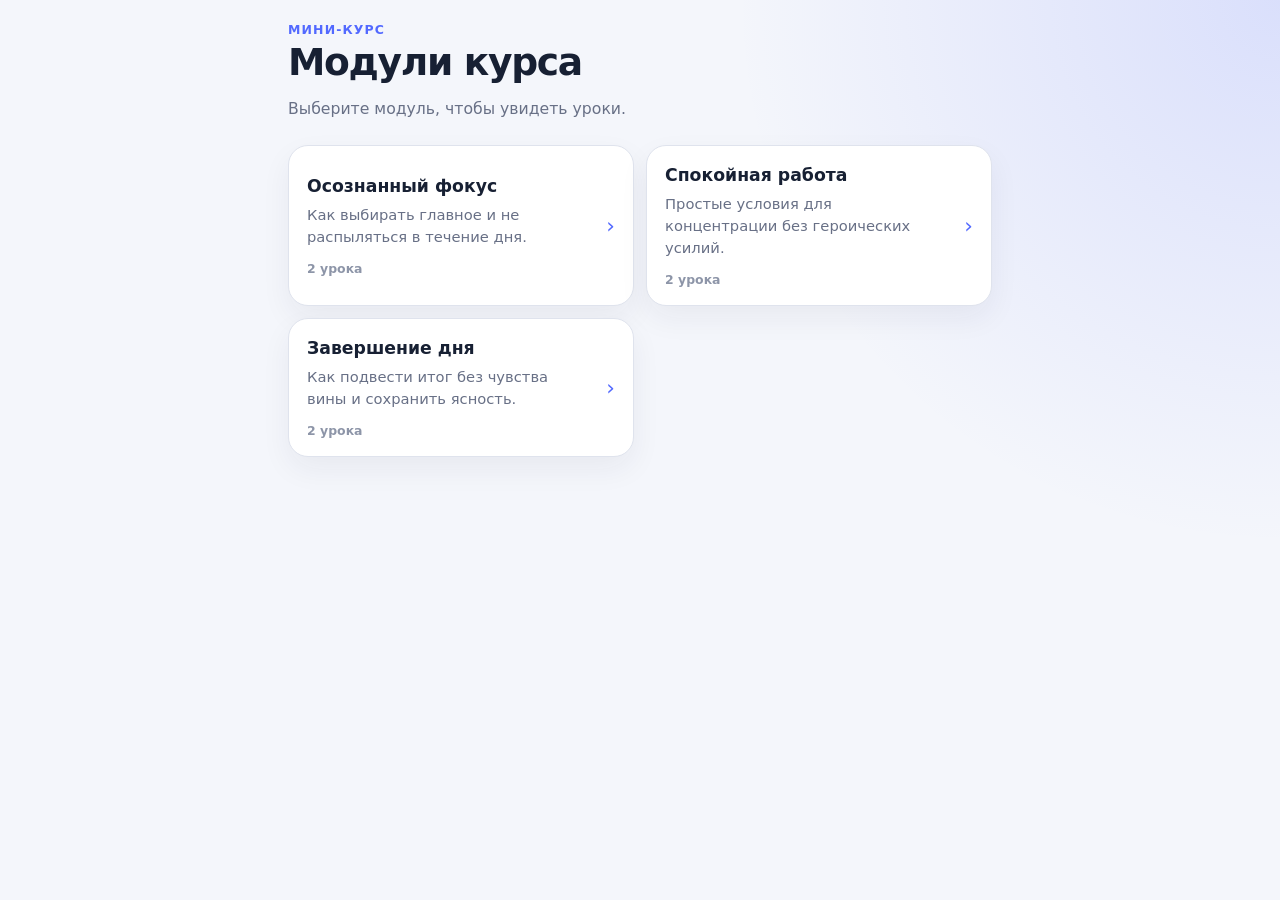
==== webapp/index.html @ cca8bf31 "Initial commit" ====
<!doctype html>
<html lang="ru">
  <head>
    <meta charset="UTF-8">
    <meta name="viewport" content="width=device-width, initial-scale=1.0, viewport-fit=cover">
    <meta name="theme-color" content="#f4f6fb">
    <title>Фокус — обучение</title>
    <link rel="stylesheet" href="style.css">
    <script src="https://telegram.org/js/telegram-web-app.js"></script>
    <script src="app.js" defer></script>
  </head>
  <body>
    <div class="app-shell">
      <header class="topbar">
        <button id="backButton" class="back-button" type="button" aria-label="Назад" hidden>
          <span aria-hidden="true">←</span>
        </button>
        <div>
          <p id="eyebrow" class="eyebrow">Мини-курс</p>
          <h1 id="pageTitle">Модули курса</h1>
        </div>
      </header>

      <p id="pageSubtitle" class="page-subtitle">
        Выберите модуль, чтобы увидеть уроки.
      </p>

      <main id="content" class="content" aria-live="polite"></main>

      <noscript>
        <p class="empty-state">Для просмотра уроков включите JavaScript.</p>
      </noscript>
    </div>
  </body>
</html>
---- webapp/style.css ----
:root {
  color-scheme: light dark;
  font-family: Inter, ui-sans-serif, system-ui, -apple-system, BlinkMacSystemFont, "Segoe UI", sans-serif;
  background: var(--tg-theme-secondary-bg-color, #f4f6fb);
  color: var(--tg-theme-text-color, #172033);
  font-synthesis: none;
}

* {
  box-sizing: border-box;
}

body {
  min-width: 280px;
  min-height: 100vh;
  margin: 0;
  background:
    radial-gradient(circle at top right, rgba(82, 105, 255, 0.16), transparent 34rem),
    var(--tg-theme-secondary-bg-color, #f4f6fb);
}

button {
  font: inherit;
}

.app-shell {
  width: min(100%, 760px);
  min-height: 100vh;
  margin: 0 auto;
  padding: calc(22px + env(safe-area-inset-top)) 18px calc(32px + env(safe-area-inset-bottom));
}

.topbar {
  display: flex;
  align-items: flex-start;
  gap: 12px;
}

.back-button {
  display: grid;
  flex: 0 0 42px;
  width: 42px;
  height: 42px;
  margin-top: 3px;
  padding: 0;
  place-items: center;
  border: 1px solid var(--tg-theme-section-separator-color, #d9deea);
  border-radius: 14px;
  background: var(--tg-theme-bg-color, #ffffff);
  color: var(--tg-theme-text-color, #172033);
  cursor: pointer;
}

.back-button[hidden] {
  display: none;
}

.back-button:active {
  transform: translateY(1px);
}

.eyebrow {
  margin: 0 0 5px;
  color: var(--tg-theme-accent-text-color, #5269ff);
  font-size: 0.78rem;
  font-weight: 750;
  letter-spacing: 0.09em;
  text-transform: uppercase;
}

h1 {
  margin: 0;
  font-size: clamp(1.7rem, 7vw, 2.35rem);
  line-height: 1.08;
  letter-spacing: -0.035em;
}

.page-subtitle {
  max-width: 600px;
  margin: 14px 0 24px;
  color: var(--tg-theme-subtitle-text-color, #687086);
  font-size: 0.98rem;
  line-height: 1.55;
}

.content {
  display: grid;
  gap: 12px;
}

.card {
  position: relative;
  width: 100%;
  padding: 18px 48px 18px 18px;
  overflow: hidden;
  border: 1px solid var(--tg-theme-section-separator-color, #dfe3ed);
  border-radius: 20px;
  background: var(--tg-theme-bg-color, #ffffff);
  color: var(--tg-theme-text-color, #172033);
  text-align: left;
  box-shadow: 0 12px 30px rgba(29, 42, 75, 0.06);
  cursor: pointer;
  transition: transform 150ms ease, border-color 150ms ease, box-shadow 150ms ease;
}

.card:hover,
.card:focus-visible {
  border-color: var(--tg-theme-button-color, #5269ff);
  box-shadow: 0 14px 34px rgba(29, 42, 75, 0.1);
  outline: none;
  transform: translateY(-2px);
}

.card-title {
  display: block;
  margin-bottom: 7px;
  font-size: 1.08rem;
  font-weight: 760;
  line-height: 1.3;
}

.card-description {
  display: block;
  color: var(--tg-theme-subtitle-text-color, #687086);
  font-size: 0.92rem;
  line-height: 1.48;
}

.card-meta {
  display: block;
  margin-top: 13px;
  color: var(--tg-theme-hint-color, #8d95a8);
  font-size: 0.78rem;
  font-weight: 650;
}

.card-arrow {
  position: absolute;
  top: 50%;
  right: 18px;
  color: var(--tg-theme-accent-text-color, #5269ff);
  font-size: 1.35rem;
  transform: translateY(-50%);
}

.lesson {
  padding: 22px;
  border: 1px solid var(--tg-theme-section-separator-color, #dfe3ed);
  border-radius: 22px;
  background: var(--tg-theme-bg-color, #ffffff);
  box-shadow: 0 12px 30px rgba(29, 42, 75, 0.06);
}

.lesson p {
  margin: 0 0 16px;
  font-size: 1rem;
  line-height: 1.7;
}

.lesson p:last-child {
  margin-bottom: 0;
}

.empty-state {
  padding: 20px;
  border-radius: 18px;
  background: var(--tg-theme-bg-color, #ffffff);
  color: var(--tg-theme-subtitle-text-color, #687086);
  line-height: 1.5;
}

@media (min-width: 620px) {
  .app-shell {
    padding-right: 28px;
    padding-left: 28px;
  }

  .content.cards-grid {
    grid-template-columns: repeat(2, minmax(0, 1fr));
  }
}

@media (prefers-reduced-motion: reduce) {
  .card {
    transition: none;
  }
}
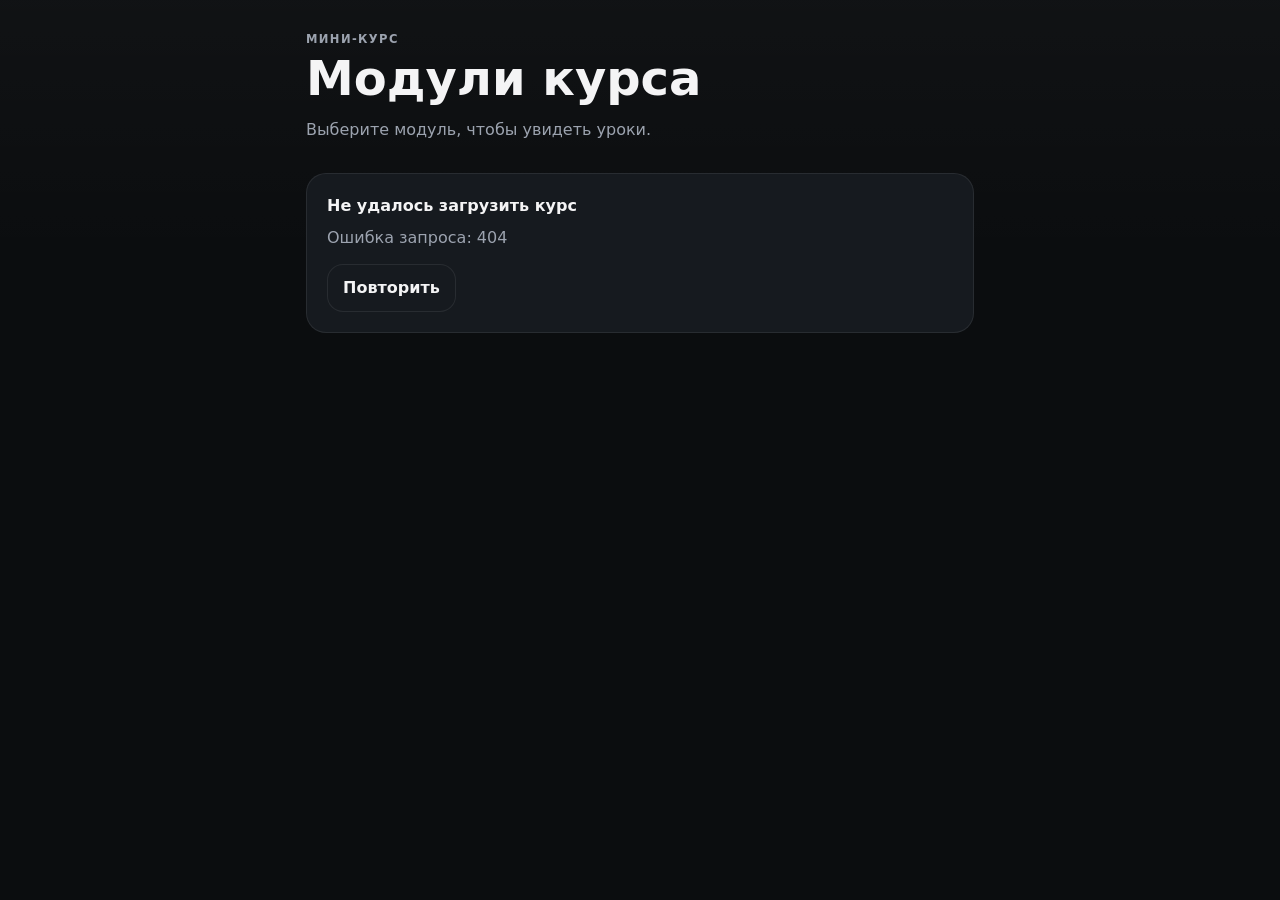
==== commit 91b1044a: "Redesign Mini App dark minimalist UI" ====
--- a/webapp/index.html
+++ b/webapp/index.html
@@ -3,13 +3,13 @@
   <head>
     <meta charset="UTF-8">
     <meta name="viewport" content="width=device-width, initial-scale=1.0, viewport-fit=cover">
-    <meta name="theme-color" content="#f4f6fb">
+    <meta name="theme-color" content="#0b0d0f">
     <title>Фокус — обучение</title>
     <link rel="stylesheet" href="style.css">
     <script src="https://telegram.org/js/telegram-web-app.js"></script>
     <script src="app.js" defer></script>
   </head>
-  <body>
+  <body class="mini-app">
     <div class="app-shell">
       <header class="topbar">
         <button id="backButton" class="back-button" type="button" aria-label="Назад" hidden>
--- a/webapp/style.css
+++ b/webapp/style.css
@@ -21,6 +21,24 @@
 
 button {
   font: inherit;
+}
+
+input,
+select,
+textarea {
+  width: 100%;
+  margin-top: 7px;
+  padding: 12px 13px;
+  border: 1px solid var(--tg-theme-section-separator-color, #dfe3ed);
+  border-radius: 13px;
+  background: var(--tg-theme-bg-color, #ffffff);
+  color: var(--tg-theme-text-color, #172033);
+  font: inherit;
+}
+
+textarea {
+  min-height: 150px;
+  resize: vertical;
 }
 
 .app-shell {
@@ -86,6 +104,106 @@
 .content {
   display: grid;
   gap: 12px;
+}
+
+.course-steps {
+  gap: 10px;
+}
+
+.course-step {
+  overflow: hidden;
+  border: 1px solid var(--tg-theme-section-separator-color, #dfe3ed);
+  border-radius: 18px;
+  background: var(--tg-theme-bg-color, #ffffff);
+  box-shadow: 0 10px 26px rgba(29, 42, 75, 0.055);
+}
+
+.course-step-toggle {
+  display: flex;
+  width: 100%;
+  min-height: 76px;
+  align-items: center;
+  justify-content: space-between;
+  gap: 16px;
+  padding: 16px 18px;
+  border: 0;
+  background: transparent;
+  color: var(--tg-theme-text-color, #172033);
+  text-align: left;
+  cursor: pointer;
+}
+
+.course-step-title-group {
+  display: grid;
+  gap: 5px;
+  min-width: 0;
+}
+
+.course-step-label {
+  color: var(--tg-theme-accent-text-color, #5269ff);
+  font-size: 0.74rem;
+  font-weight: 760;
+  letter-spacing: 0.08em;
+  text-transform: uppercase;
+}
+
+.course-step-title {
+  overflow-wrap: anywhere;
+  font-size: 1.08rem;
+  font-weight: 760;
+  line-height: 1.25;
+}
+
+.course-step-arrow {
+  display: grid;
+  flex: 0 0 34px;
+  width: 34px;
+  height: 34px;
+  place-items: center;
+  border-radius: 50%;
+  background: rgba(82, 105, 255, 0.1);
+  color: var(--tg-theme-accent-text-color, #5269ff);
+  font-weight: 800;
+}
+
+.step-lessons {
+  display: grid;
+  gap: 8px;
+  padding: 0 14px 14px;
+}
+
+.step-lesson {
+  display: grid;
+  grid-template-columns: 42px minmax(0, 1fr);
+  gap: 10px;
+  align-items: center;
+  width: 100%;
+  min-height: 48px;
+  padding: 11px 12px;
+  border: 1px solid var(--tg-theme-section-separator-color, #dfe3ed);
+  border-radius: 13px;
+  background: var(--tg-theme-secondary-bg-color, #f4f6fb);
+  color: var(--tg-theme-text-color, #172033);
+  text-align: left;
+  cursor: pointer;
+}
+
+.step-lesson-number {
+  color: var(--tg-theme-hint-color, #8d95a8);
+  font-size: 0.76rem;
+  font-weight: 760;
+}
+
+.step-lesson-title {
+  overflow-wrap: anywhere;
+  font-weight: 700;
+  line-height: 1.35;
+}
+
+.step-empty {
+  margin: 0;
+  padding: 12px;
+  color: var(--tg-theme-subtitle-text-color, #687086);
 }
 
 .card {
@@ -161,6 +279,46 @@
   margin-bottom: 0;
 }
 
+.lesson-block {
+  margin: 0 0 18px;
+}
+
+.lesson-block:last-child {
+  margin-bottom: 0;
+}
+
+.lesson-image {
+  display: block;
+  width: 100%;
+  max-width: 100%;
+  height: auto;
+  margin: 18px 0;
+  border-radius: 16px;
+}
+
+.lesson-video-frame {
+  position: relative;
+  width: 100%;
+  margin: 18px 0;
+  overflow: hidden;
+  border-radius: 16px;
+  background: #111827;
+  aspect-ratio: 16 / 9;
+}
+
+.lesson-video-frame iframe {
+  position: absolute;
+  inset: 0;
+  width: 100%;
+  height: 100%;
+  border: 0;
+}
+
+.lesson-video-link {
+  width: 100%;
+  margin: 18px 0;
+}
+
 .empty-state {
   padding: 20px;
   border-radius: 18px;
@@ -169,6 +327,180 @@
   line-height: 1.5;
 }
 
+.empty-state strong {
+  display: block;
+  margin-bottom: 8px;
+  color: var(--tg-theme-text-color, #172033);
+}
+
+.empty-state p {
+  margin: 0 0 14px;
+}
+
+.primary-button,
+.secondary-button,
+.danger-button,
+.secondary-link {
+  display: inline-flex;
+  align-items: center;
+  justify-content: center;
+  min-height: 42px;
+  padding: 11px 15px;
+  border: 0;
+  border-radius: 13px;
+  font-weight: 720;
+  text-decoration: none;
+  cursor: pointer;
+}
+
+.primary-button {
+  background: var(--tg-theme-button-color, #5269ff);
+  color: var(--tg-theme-button-text-color, #ffffff);
+}
+
+.secondary-button,
+.secondary-link {
+  border: 1px solid var(--tg-theme-section-separator-color, #dfe3ed);
+  background: var(--tg-theme-bg-color, #ffffff);
+  color: var(--tg-theme-text-color, #172033);
+}
+
+.danger-button {
+  background: #fee2e2;
+  color: #991b1b;
+}
+
+.lesson-navigation {
+  display: flex;
+  flex-wrap: wrap;
+  gap: 10px;
+  justify-content: space-between;
+}
+
+.admin-shell {
+  width: min(100%, 980px);
+}
+
+.admin-header,
+.panel-title-row,
+.actions-row {
+  display: flex;
+  gap: 12px;
+  align-items: center;
+  justify-content: space-between;
+}
+
+.admin-header {
+  margin-bottom: 22px;
+}
+
+.panel,
+.admin-card,
+.lesson-editor {
+  padding: 20px;
+  border: 1px solid var(--tg-theme-section-separator-color, #dfe3ed);
+  border-radius: 20px;
+  background: var(--tg-theme-bg-color, #ffffff);
+  box-shadow: 0 12px 30px rgba(29, 42, 75, 0.06);
+}
+
+.panel h2,
+.admin-card h3,
+.lesson-editor h4 {
+  margin: 0 0 16px;
+}
+
+.admin-grid {
+  display: grid;
+  gap: 14px;
+}
+
+.stack-form,
+.course-editor,
+.admin-card,
+.lesson-editor {
+  display: grid;
+  gap: 13px;
+}
+
+.block-add-form,
+.block-editor {
+  display: grid;
+  gap: 11px;
+  padding: 14px;
+  border: 1px solid var(--tg-theme-section-separator-color, #dfe3ed);
+  border-radius: 16px;
+  background: var(--tg-theme-secondary-bg-color, #f4f6fb);
+}
+
+.block-add-form {
+  border-style: dashed;
+}
+
+.block-editor-header,
+.mini-actions {
+  display: flex;
+  gap: 8px;
+  align-items: center;
+  justify-content: space-between;
+}
+
+.block-editor h5,
+.lesson-editor h5 {
+  margin: 0;
+}
+
+.icon-button {
+  display: grid;
+  width: 36px;
+  height: 36px;
+  place-items: center;
+  border: 1px solid var(--tg-theme-section-separator-color, #dfe3ed);
+  border-radius: 11px;
+  background: var(--tg-theme-bg-color, #ffffff);
+  color: var(--tg-theme-text-color, #172033);
+  cursor: pointer;
+}
+
+.icon-button:disabled {
+  cursor: not-allowed;
+  opacity: 0.45;
+}
+
+.legacy-block {
+  max-height: 180px;
+  margin: 0;
+  overflow: auto;
+  white-space: pre-wrap;
+  color: var(--tg-theme-subtitle-text-color, #687086);
+  line-height: 1.55;
+}
+
+.wide-panel {
+  grid-column: 1 / -1;
+}
+
+.status {
+  min-height: 1.5em;
+  margin: 0;
+  color: #15803d;
+}
+
+.status.error {
+  color: #b91c1c;
+}
+
+.muted {
+  margin: 0;
+  color: var(--tg-theme-subtitle-text-color, #687086);
+}
+
+code {
+  padding: 2px 5px;
+  border-radius: 6px;
+  background: rgba(82, 105, 255, 0.1);
+}
+
 @media (min-width: 620px) {
   .app-shell {
     padding-right: 28px;
@@ -178,6 +510,20 @@
   .content.cards-grid {
     grid-template-columns: repeat(2, minmax(0, 1fr));
   }
+
+  .admin-grid {
+    grid-template-columns: repeat(2, minmax(0, 1fr));
+  }
+}
+
+@media (max-width: 619px) {
+  .admin-header,
+  .panel-title-row,
+  .actions-row,
+  .lesson-navigation {
+    align-items: stretch;
+    flex-direction: column;
+  }
 }
 
 @media (prefers-reduced-motion: reduce) {
@@ -185,3 +531,310 @@
     transition: none;
   }
 }
+
+body.mini-app {
+  --bg: #0b0d0f;
+  --bg-soft: #111418;
+  --surface: #161a1f;
+  --surface-2: #1d2229;
+  --border: rgba(255, 255, 255, 0.08);
+  --border-soft: rgba(255, 255, 255, 0.06);
+  --text: #f4f4f5;
+  --muted: #9ca3af;
+  --muted-2: #6b7280;
+  --accent: #ffffff;
+  --accent-soft: rgba(255, 255, 255, 0.08);
+  --shadow: rgba(0, 0, 0, 0.28);
+  min-width: 280px;
+  min-height: 100vh;
+  background:
+    linear-gradient(180deg, rgba(255, 255, 255, 0.025), transparent 260px),
+    var(--bg);
+  color: var(--text);
+}
+
+body.mini-app .app-shell {
+  width: min(100%, 720px);
+  padding: calc(28px + env(safe-area-inset-top)) 18px calc(34px + env(safe-area-inset-bottom));
+}
+
+body.mini-app .topbar {
+  align-items: flex-start;
+  gap: 14px;
+  padding-top: 4px;
+}
+
+body.mini-app .back-button {
+  width: 42px;
+  height: 42px;
+  border: 1px solid var(--border);
+  border-radius: 14px;
+  background: var(--surface);
+  color: var(--text);
+  transition: transform 160ms ease, background-color 160ms ease, border-color 160ms ease;
+}
+
+body.mini-app .back-button:hover,
+body.mini-app .back-button:focus-visible {
+  border-color: rgba(255, 255, 255, 0.16);
+  background: var(--surface-2);
+  outline: none;
+}
+
+body.mini-app .back-button:active {
+  transform: translateY(1px) scale(0.98);
+}
+
+body.mini-app .eyebrow {
+  margin-bottom: 8px;
+  color: var(--muted);
+  font-size: 0.72rem;
+  font-weight: 700;
+  letter-spacing: 0.12em;
+}
+
+body.mini-app h1 {
+  color: var(--text);
+  font-size: clamp(2rem, 9vw, 3rem);
+  line-height: 1.03;
+  letter-spacing: 0;
+}
+
+body.mini-app .page-subtitle {
+  max-width: 560px;
+  margin: 15px 0 30px;
+  color: var(--muted);
+  font-size: 1rem;
+  line-height: 1.55;
+}
+
+body.mini-app .content {
+  gap: 14px;
+}
+
+body.mini-app .course-steps {
+  gap: 12px;
+}
+
+body.mini-app .course-step {
+  border: 1px solid var(--border);
+  border-radius: 20px;
+  background: var(--surface);
+  box-shadow: 0 18px 50px var(--shadow);
+}
+
+body.mini-app .course-step-toggle {
+  min-height: 76px;
+  padding: 17px 18px;
+  color: var(--text);
+  transition: background-color 160ms ease;
+}
+
+body.mini-app .course-step-toggle:hover,
+body.mini-app .course-step-toggle:focus-visible {
+  background: rgba(255, 255, 255, 0.025);
+  outline: none;
+}
+
+body.mini-app .course-step-toggle:active {
+  background: rgba(255, 255, 255, 0.045);
+}
+
+body.mini-app .course-step-label {
+  color: var(--muted-2);
+  font-size: 0.7rem;
+  font-weight: 700;
+  letter-spacing: 0.12em;
+}
+
+body.mini-app .course-step-title {
+  color: var(--text);
+  font-size: 1.06rem;
+  font-weight: 720;
+  line-height: 1.3;
+}
+
+body.mini-app .course-step-arrow {
+  width: 34px;
+  height: 34px;
+  border: 1px solid var(--border);
+  border-radius: 50%;
+  background: transparent;
+  color: var(--text);
+  font-size: 0.95rem;
+  transition: background-color 160ms ease, border-color 160ms ease, transform 160ms ease;
+}
+
+body.mini-app .course-step-toggle:hover .course-step-arrow,
+body.mini-app .course-step-toggle:focus-visible .course-step-arrow {
+  border-color: rgba(255, 255, 255, 0.18);
+  background: var(--accent-soft);
+}
+
+body.mini-app .step-lessons {
+  gap: 8px;
+  padding: 0 14px 16px;
+}
+
+body.mini-app .step-lessons:not([hidden]) {
+  border-top: 1px solid var(--border);
+  padding-top: 14px;
+}
+
+body.mini-app .step-lesson {
+  grid-template-columns: 44px minmax(0, 1fr);
+  min-height: 48px;
+  padding: 11px 12px;
+  border: 1px solid var(--border-soft);
+  border-radius: 14px;
+  background: var(--surface-2);
+  color: var(--text);
+  transition: transform 160ms ease, background-color 160ms ease, border-color 160ms ease;
+}
+
+body.mini-app .step-lesson:hover,
+body.mini-app .step-lesson:focus-visible {
+  border-color: rgba(255, 255, 255, 0.14);
+  background: #222832;
+  outline: none;
+  transform: translateY(-1px);
+}
+
+body.mini-app .step-lesson:active {
+  transform: translateY(0);
+}
+
+body.mini-app .step-lesson-number {
+  color: var(--muted-2);
+  font-size: 0.72rem;
+  font-weight: 750;
+}
+
+body.mini-app .step-lesson-title {
+  color: var(--text);
+  font-weight: 650;
+}
+
+body.mini-app .step-empty,
+body.mini-app .muted {
+  color: var(--muted);
+}
+
+body.mini-app .lesson {
+  padding: 22px;
+  border: 1px solid var(--border);
+  border-radius: 22px;
+  background: var(--surface);
+  box-shadow: 0 18px 50px var(--shadow);
+}
+
+body.mini-app .lesson p {
+  color: var(--text);
+  font-size: 1.02rem;
+  line-height: 1.7;
+}
+
+body.mini-app .lesson-block {
+  margin-bottom: 20px;
+}
+
+body.mini-app .lesson-image {
+  width: 100%;
+  max-width: 100%;
+  height: auto;
+  margin: 22px 0;
+  border: 1px solid var(--border);
+  border-radius: 18px;
+}
+
+body.mini-app .lesson-video-frame {
+  margin: 22px 0;
+  border: 1px solid var(--border);
+  border-radius: 18px;
+  background: #050607;
+}
+
+body.mini-app .lesson-video-link {
+  margin: 22px 0;
+}
+
+body.mini-app .lesson-navigation {
+  gap: 10px;
+  margin-top: 4px;
+}
+
+body.mini-app .primary-button,
+body.mini-app .secondary-button {
+  min-height: 46px;
+  border-radius: 16px;
+  font-weight: 760;
+  transition: transform 160ms ease, background-color 160ms ease, border-color 160ms ease;
+}
+
+body.mini-app .primary-button {
+  background: var(--text);
+  color: var(--bg);
+}
+
+body.mini-app .secondary-button {
+  border: 1px solid var(--border);
+  background: var(--surface);
+  color: var(--text);
+}
+
+body.mini-app .primary-button:hover,
+body.mini-app .secondary-button:hover,
+body.mini-app .primary-button:focus-visible,
+body.mini-app .secondary-button:focus-visible {
+  outline: none;
+  transform: translateY(-1px);
+}
+
+body.mini-app .primary-button:active,
+body.mini-app .secondary-button:active {
+  transform: translateY(0);
+}
+
+body.mini-app .empty-state {
+  border: 1px solid var(--border);
+  border-radius: 20px;
+  background: var(--surface);
+  color: var(--muted);
+}
+
+body.mini-app .empty-state strong {
+  color: var(--text);
+}
+
+body.mini-app .empty-state p {
+  color: var(--muted);
+}
+
+@media (min-width: 620px) {
+  body.mini-app .app-shell {
+    padding-right: 26px;
+    padding-left: 26px;
+  }
+
+  body.mini-app .lesson {
+    padding: 28px;
+  }
+}
+
+@media (max-width: 619px) {
+  body.mini-app .lesson-navigation {
+    align-items: stretch;
+    flex-direction: column;
+  }
+}
+
+@media (prefers-reduced-motion: reduce) {
+  body.mini-app .course-step-toggle,
+  body.mini-app .course-step-arrow,
+  body.mini-app .step-lesson,
+  body.mini-app .primary-button,
+  body.mini-app .secondary-button,
+  body.mini-app .back-button {
+    transition: none;
+  }
+}
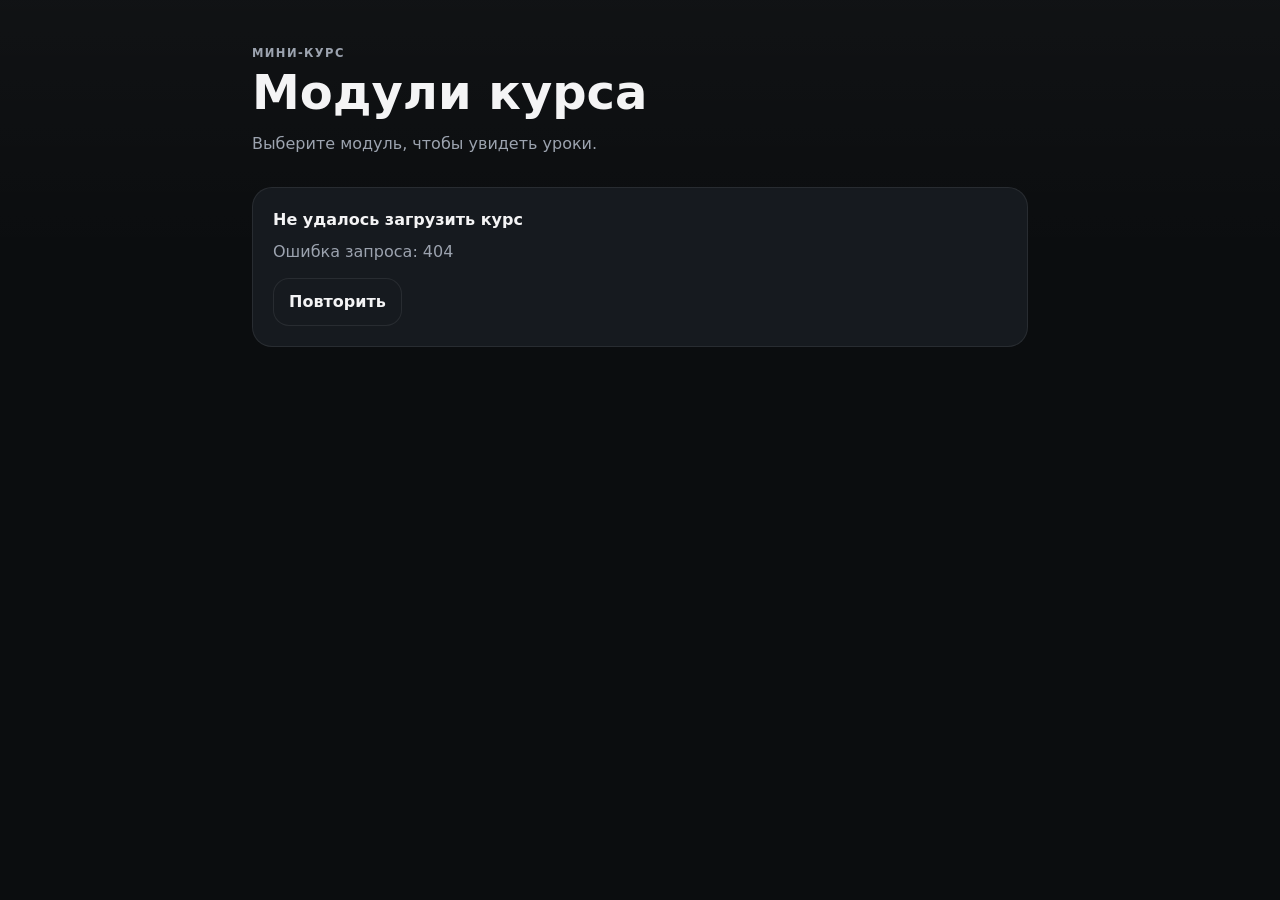
==== commit ff267a70: "Improve Telegram WebApp viewport and dark shell" ====
--- a/webapp/index.html
+++ b/webapp/index.html
@@ -1,9 +1,10 @@
 <!doctype html>
-<html lang="ru">
+<html lang="ru" class="mini-app-page">
   <head>
     <meta charset="UTF-8">
     <meta name="viewport" content="width=device-width, initial-scale=1.0, viewport-fit=cover">
     <meta name="theme-color" content="#0b0d0f">
+    <meta name="color-scheme" content="dark">
     <title>Фокус — обучение</title>
     <link rel="stylesheet" href="style.css">
     <script src="https://telegram.org/js/telegram-web-app.js"></script>
--- a/webapp/style.css
+++ b/webapp/style.css
@@ -4,6 +4,15 @@
   background: var(--tg-theme-secondary-bg-color, #f4f6fb);
   color: var(--tg-theme-text-color, #172033);
   font-synthesis: none;
+}
+
+html.mini-app-page {
+  width: 100%;
+  min-width: 100%;
+  min-height: 100%;
+  overflow-x: hidden;
+  background: #0b0d0f;
+  color-scheme: dark;
 }
 
 * {
@@ -547,6 +556,9 @@
   --shadow: rgba(0, 0, 0, 0.28);
   min-width: 280px;
   min-height: 100vh;
+  min-height: 100dvh;
+  width: 100%;
+  overflow-x: hidden;
   background:
     linear-gradient(180deg, rgba(255, 255, 255, 0.025), transparent 260px),
     var(--bg);
@@ -554,8 +566,10 @@
 }
 
 body.mini-app .app-shell {
-  width: min(100%, 720px);
-  padding: calc(28px + env(safe-area-inset-top)) 18px calc(34px + env(safe-area-inset-bottom));
+  width: min(100%, 860px);
+  min-height: 100vh;
+  min-height: 100dvh;
+  padding: calc(28px + env(safe-area-inset-top)) clamp(18px, 4vw, 34px) calc(34px + env(safe-area-inset-bottom));
 }
 
 body.mini-app .topbar {
@@ -812,12 +826,19 @@
 
 @media (min-width: 620px) {
   body.mini-app .app-shell {
-    padding-right: 26px;
-    padding-left: 26px;
+    padding-right: clamp(26px, 4vw, 42px);
+    padding-left: clamp(26px, 4vw, 42px);
   }
 
   body.mini-app .lesson {
     padding: 28px;
+  }
+}
+
+@media (min-width: 960px) {
+  body.mini-app .app-shell {
+    padding-top: calc(42px + env(safe-area-inset-top));
+    padding-bottom: calc(54px + env(safe-area-inset-bottom));
   }
 }
 
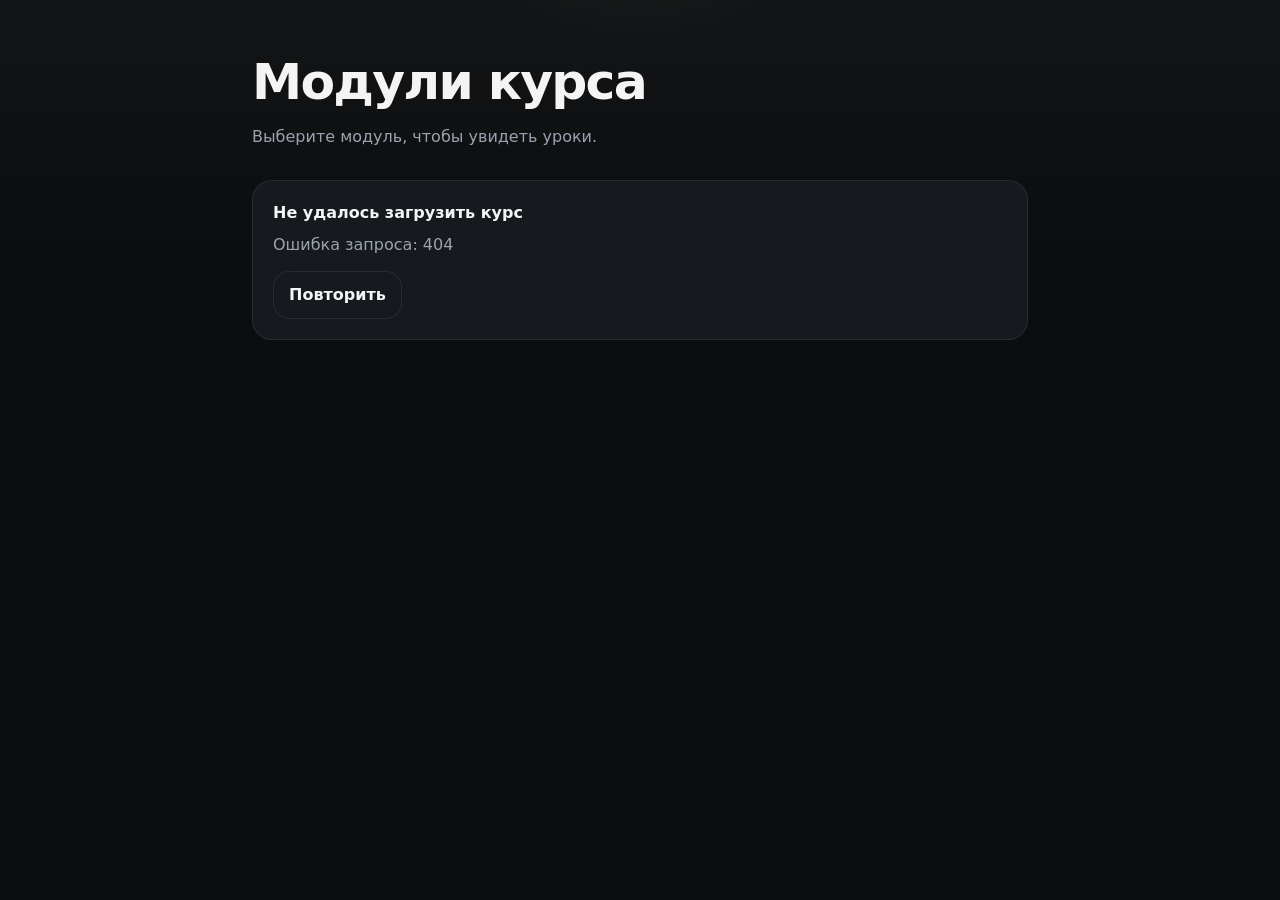
==== commit 08ad9266: "fix reading screen and text selection" ====
--- a/webapp/index.html
+++ b/webapp/index.html
@@ -17,7 +17,7 @@
           <span aria-hidden="true">←</span>
         </button>
         <div>
-          <p id="eyebrow" class="eyebrow">Мини-курс</p>
+          <p id="eyebrow" class="eyebrow"></p>
           <h1 id="pageTitle">Модули курса</h1>
         </div>
       </header>
--- a/webapp/style.css
+++ b/webapp/style.css
@@ -271,17 +271,24 @@
 }
 
 .lesson {
-  padding: 22px;
-  border: 1px solid var(--tg-theme-section-separator-color, #dfe3ed);
-  border-radius: 22px;
-  background: var(--tg-theme-bg-color, #ffffff);
-  box-shadow: 0 12px 30px rgba(29, 42, 75, 0.06);
+  width: min(100%, 720px);
+  margin: 0 auto;
+  padding: clamp(24px, 5vw, 44px);
+  border: 1px solid rgba(255, 255, 255, 0.08);
+  border-radius: 24px;
+  background: #161a1f;
+  box-shadow: 0 18px 42px rgba(0, 0, 0, 0.16);
 }
 
 .lesson p {
-  margin: 0 0 16px;
-  font-size: 1rem;
-  line-height: 1.7;
+  max-width: 66ch;
+  margin: 0 auto 24px;
+  color: var(--text);
+  font-size: clamp(1.02rem, 1.8vw, 1.16rem);
+  font-weight: 400;
+  line-height: 1.76;
+  letter-spacing: -0.008em;
+  text-align: left;
 }
 
 .lesson p:last-child {
@@ -289,7 +296,12 @@
 }
 
 .lesson-block {
-  margin: 0 0 18px;
+  margin: 0 0 26px;
+}
+
+.lesson-text-content {
+  white-space: pre-wrap;
+  overflow-wrap: break-word;
 }
 
 .lesson-block:last-child {
@@ -303,6 +315,10 @@
   height: auto;
   margin: 18px 0;
   border-radius: 16px;
+  -webkit-touch-callout: none;
+  -webkit-user-drag: none;
+  -webkit-user-select: none;
+  user-select: none;
 }
 
 .lesson-video-frame {
@@ -508,6 +524,87 @@
   padding: 2px 5px;
   border-radius: 6px;
   background: rgba(82, 105, 255, 0.1);
+}
+
+body:not(.mini-app) {
+  background:
+    radial-gradient(circle at 50% -20%, rgba(255, 255, 255, 0.05), transparent 260px),
+    #0b0d0f;
+  color: #f4f4f5;
+}
+
+body:not(.mini-app) .admin-shell {
+  width: min(100%, 1040px);
+}
+
+body:not(.mini-app) .panel,
+body:not(.mini-app) .admin-card,
+body:not(.mini-app) .lesson-editor {
+  border-color: rgba(255, 255, 255, 0.08);
+  border-radius: 22px;
+  background: rgba(255, 255, 255, 0.035);
+  box-shadow: 0 18px 60px rgba(0, 0, 0, 0.28);
+}
+
+body:not(.mini-app) input,
+body:not(.mini-app) select,
+body:not(.mini-app) textarea {
+  border-color: rgba(255, 255, 255, 0.1);
+  border-radius: 16px;
+  background: #101318;
+  color: #f4f4f5;
+}
+
+body:not(.mini-app) input::placeholder,
+body:not(.mini-app) textarea::placeholder {
+  color: #6b7280;
+}
+
+body:not(.mini-app) .primary-button {
+  background: #f4f4f5;
+  color: #0b0d0f;
+}
+
+body:not(.mini-app) .secondary-button,
+body:not(.mini-app) .secondary-link,
+body:not(.mini-app) .icon-button {
+  border-color: rgba(255, 255, 255, 0.1);
+  background: #161a1f;
+  color: #f4f4f5;
+}
+
+body:not(.mini-app) .danger-button {
+  background: rgba(248, 113, 113, 0.16);
+  color: #fecaca;
+}
+
+body:not(.mini-app) .block-add-form,
+body:not(.mini-app) .block-editor {
+  border-color: rgba(255, 255, 255, 0.08);
+  background: rgba(255, 255, 255, 0.035);
+}
+
+body:not(.mini-app) .page-subtitle,
+body:not(.mini-app) .muted,
+body:not(.mini-app) .legacy-block {
+  color: #9ca3af;
+}
+
+body:not(.mini-app) .eyebrow {
+  color: #6b7280;
+}
+
+body:not(.mini-app) code {
+  background: rgba(255, 255, 255, 0.08);
+  color: #f4f4f5;
+}
+
+body:not(.mini-app) .status {
+  color: #a7f3d0;
+}
+
+body:not(.mini-app) .status.error {
+  color: #fca5a5;
 }
 
 @media (min-width: 620px) {
@@ -560,7 +657,8 @@
   width: 100%;
   overflow-x: hidden;
   background:
-    linear-gradient(180deg, rgba(255, 255, 255, 0.025), transparent 260px),
+    radial-gradient(circle at 50% -20%, rgba(154, 166, 142, 0.16), transparent 220px),
+    linear-gradient(180deg, rgba(255, 255, 255, 0.03), transparent 260px),
     var(--bg);
   color: var(--text);
 }
@@ -575,7 +673,7 @@
 body.mini-app .topbar {
   align-items: flex-start;
   gap: 14px;
-  padding-top: 4px;
+  padding: 6px 0 2px;
 }
 
 body.mini-app .back-button {
@@ -609,9 +707,9 @@
 
 body.mini-app h1 {
   color: var(--text);
-  font-size: clamp(2rem, 9vw, 3rem);
+  font-size: clamp(2rem, 9vw, 3.15rem);
   line-height: 1.03;
-  letter-spacing: 0;
+  letter-spacing: -0.035em;
 }
 
 body.mini-app .page-subtitle {
@@ -627,19 +725,71 @@
 }
 
 body.mini-app .course-steps {
-  gap: 12px;
+  gap: 0;
+  padding: 4px 0 28px;
+  border-radius: 30px;
+  background: #252932;
+}
+
+body.mini-app .course-menu-intro {
+  display: grid;
+  grid-template-columns: auto minmax(0, 1fr);
+  gap: 24px;
+  align-items: start;
+  padding: 26px 26px 38px;
+}
+
+body.mini-app .course-menu-close {
+  width: 34px;
+  height: 34px;
+  padding: 0;
+  border: 0;
+  border-radius: 12px;
+  background: transparent;
+  color: var(--text);
+  font-size: 2rem;
+  line-height: 1;
+  cursor: pointer;
+}
+
+body.mini-app .course-menu-title {
+  display: grid;
+  gap: 30px;
+  min-width: 0;
+}
+
+body.mini-app .course-menu-title::before {
+  content: "Меню курса";
+  color: var(--text);
+  font-size: clamp(1.45rem, 6vw, 2rem);
+  font-weight: 560;
+  letter-spacing: -0.035em;
+}
+
+body.mini-app .course-menu-title span {
+  color: var(--muted);
+  font-size: 1rem;
+  font-weight: 650;
+}
+
+body.mini-app .course-menu-title strong {
+  margin-top: -22px;
+  color: var(--text);
+  font-size: clamp(1.5rem, 6vw, 2.25rem);
+  font-weight: 780;
+  letter-spacing: -0.04em;
 }
 
 body.mini-app .course-step {
-  border: 1px solid var(--border);
-  border-radius: 20px;
-  background: var(--surface);
-  box-shadow: 0 18px 50px var(--shadow);
+  border: 0;
+  border-radius: 0;
+  background: transparent;
+  box-shadow: none;
 }
 
 body.mini-app .course-step-toggle {
-  min-height: 76px;
-  padding: 17px 18px;
+  min-height: 112px;
+  padding: 20px 26px;
   color: var(--text);
   transition: background-color 160ms ease;
 }
@@ -656,26 +806,28 @@
 
 body.mini-app .course-step-label {
   color: var(--muted-2);
-  font-size: 0.7rem;
-  font-weight: 700;
-  letter-spacing: 0.12em;
+  font-size: clamp(1rem, 4vw, 1.18rem);
+  font-weight: 650;
+  letter-spacing: -0.02em;
+  text-transform: none;
 }
 
 body.mini-app .course-step-title {
   color: var(--text);
-  font-size: 1.06rem;
-  font-weight: 720;
-  line-height: 1.3;
+  font-size: clamp(1.32rem, 5.8vw, 2rem);
+  font-weight: 780;
+  line-height: 1.16;
+  letter-spacing: -0.035em;
 }
 
 body.mini-app .course-step-arrow {
-  width: 34px;
-  height: 34px;
-  border: 1px solid var(--border);
-  border-radius: 50%;
+  width: 42px;
+  height: 42px;
+  border: 0;
+  border-radius: 16px;
   background: transparent;
   color: var(--text);
-  font-size: 0.95rem;
+  font-size: 1.25rem;
   transition: background-color 160ms ease, border-color 160ms ease, transform 160ms ease;
 }
 
@@ -686,32 +838,32 @@
 }
 
 body.mini-app .step-lessons {
-  gap: 8px;
-  padding: 0 14px 16px;
+  gap: 0;
+  padding: 0 26px 18px;
 }
 
 body.mini-app .step-lessons:not([hidden]) {
-  border-top: 1px solid var(--border);
-  padding-top: 14px;
+  border-top: 0;
+  padding-top: 0;
 }
 
 body.mini-app .step-lesson {
-  grid-template-columns: 44px minmax(0, 1fr);
-  min-height: 48px;
-  padding: 11px 12px;
-  border: 1px solid var(--border-soft);
-  border-radius: 14px;
-  background: var(--surface-2);
-  color: var(--text);
-  transition: transform 160ms ease, background-color 160ms ease, border-color 160ms ease;
+  grid-template-columns: minmax(0, 1fr);
+  min-height: 58px;
+  padding: 10px 0;
+  border: 0;
+  border-radius: 0;
+  background: transparent;
+  color: var(--text);
+  transition: transform 160ms ease, color 160ms ease;
 }
 
 body.mini-app .step-lesson:hover,
 body.mini-app .step-lesson:focus-visible {
-  border-color: rgba(255, 255, 255, 0.14);
-  background: #222832;
+  color: #ffffff;
+  background: transparent;
   outline: none;
-  transform: translateY(-1px);
+  transform: translateX(4px);
 }
 
 body.mini-app .step-lesson:active {
@@ -719,14 +871,14 @@
 }
 
 body.mini-app .step-lesson-number {
-  color: var(--muted-2);
-  font-size: 0.72rem;
-  font-weight: 750;
+  display: none;
 }
 
 body.mini-app .step-lesson-title {
   color: var(--text);
-  font-weight: 650;
+  font-size: clamp(1.08rem, 4.5vw, 1.42rem);
+  font-weight: 540;
+  letter-spacing: -0.025em;
 }
 
 body.mini-app .step-empty,
@@ -735,21 +887,27 @@
 }
 
 body.mini-app .lesson {
-  padding: 22px;
-  border: 1px solid var(--border);
-  border-radius: 22px;
-  background: var(--surface);
-  box-shadow: 0 18px 50px var(--shadow);
+  width: min(100%, 720px);
+  padding: clamp(26px, 6vw, 52px) clamp(20px, 5vw, 46px);
+  border: 1px solid rgba(255, 255, 255, 0.08);
+  border-radius: 24px;
+  background: #1b1f25;
+  box-shadow: 0 18px 52px rgba(0, 0, 0, 0.22);
 }
 
 body.mini-app .lesson p {
   color: var(--text);
-  font-size: 1.02rem;
-  line-height: 1.7;
+  max-width: 64ch;
+  margin-right: auto;
+  margin-left: auto;
+  font-size: clamp(1.03rem, 2vw, 1.18rem);
+  line-height: 1.78;
+  letter-spacing: -0.01em;
+  text-align: left;
 }
 
 body.mini-app .lesson-block {
-  margin-bottom: 20px;
+  margin-bottom: 28px;
 }
 
 body.mini-app .lesson-image {
@@ -824,6 +982,180 @@
   color: var(--muted);
 }
 
+body.mini-app .landing-screen {
+  display: block;
+}
+
+body.mini-app .landing-shell {
+  width: min(100%, 640px);
+  margin: clamp(12px, 8vh, 72px) auto 0;
+}
+
+body.mini-app .landing-product-card {
+  overflow: hidden;
+  border: 1px solid rgba(255, 255, 255, 0.1);
+  border-radius: 24px;
+  background: #161a1f;
+  box-shadow: 0 20px 60px rgba(0, 0, 0, 0.2);
+}
+
+body.mini-app .landing-product-image {
+  width: 100%;
+  aspect-ratio: 16 / 9;
+  max-height: 300px;
+  overflow: hidden;
+  background: #090b0e;
+  border-bottom: 1px solid rgba(255, 255, 255, 0.08);
+}
+
+body.mini-app .landing-product-image img {
+  width: 100%;
+  height: 100%;
+  display: block;
+  object-fit: cover;
+  object-position: center;
+}
+
+body.mini-app .landing-product-body {
+  display: grid;
+  gap: 20px;
+  padding: clamp(30px, 8vw, 56px);
+}
+
+body.mini-app .landing-product-body h3 {
+  margin: 0;
+  color: var(--text);
+  font-size: clamp(2rem, 9vw, 3.2rem);
+  font-weight: 680;
+  line-height: 1.04;
+  letter-spacing: -0.05em;
+}
+
+body.mini-app .landing-product-body p {
+  margin: 0;
+  color: var(--muted);
+  font-size: clamp(1rem, 3.8vw, 1.15rem);
+  line-height: 1.58;
+}
+
+body.mini-app .landing-product-progress {
+  padding-top: 4px;
+  color: var(--muted) !important;
+  font-size: 0.95rem !important;
+  font-weight: 560;
+}
+
+body.mini-app .landing-product-meta {
+  display: grid;
+  gap: 0;
+  align-items: stretch;
+  padding-top: 8px;
+}
+
+body.mini-app .landing-continue-button {
+  width: 100%;
+  min-height: 60px;
+  padding: 0 22px;
+  border: 0;
+  border-radius: 18px;
+  background: var(--text);
+  color: var(--bg);
+  font-weight: 760;
+  letter-spacing: -0.015em;
+  cursor: pointer;
+  transition: transform 180ms ease, background-color 180ms ease;
+}
+
+body.mini-app .landing-continue-button:hover {
+  background: #e5e5e7;
+  transform: translateY(-1px);
+}
+
+body.mini-app .landing-continue-button:focus-visible {
+  outline: 2px solid rgba(255, 255, 255, 0.22);
+  outline-offset: 2px;
+}
+
+body.mini-app .landing-continue-button:active {
+  transform: scale(0.985);
+}
+
+body.mini-app .course-steps {
+  gap: 0;
+  padding: 0;
+  border-radius: 0;
+  background: transparent;
+}
+
+body.mini-app .course-step-toggle {
+  min-height: 88px;
+  padding: 18px 2px;
+  border-bottom: 1px solid rgba(255, 255, 255, 0.08);
+}
+
+body.mini-app .course-menu-intro {
+  grid-template-columns: 40px minmax(0, 1fr);
+  gap: 12px;
+  align-items: center;
+  padding: 18px 2px 30px;
+}
+
+body.mini-app .course-menu-title {
+  gap: 0;
+}
+
+body.mini-app .course-menu-title::before {
+  display: none;
+}
+
+body.mini-app .course-menu-title strong {
+  margin: 0;
+  font-size: clamp(1.7rem, 7vw, 2.5rem);
+  font-weight: 650;
+}
+
+body.mini-app .course-menu-close {
+  width: 40px;
+  height: 40px;
+  border: 1px solid rgba(255, 255, 255, 0.1);
+  border-radius: 14px;
+  color: var(--muted);
+  font-size: 1.6rem;
+}
+
+body.mini-app .course-step-label {
+  font-size: 0.82rem;
+  font-weight: 560;
+  letter-spacing: 0;
+}
+
+body.mini-app .course-step-title {
+  font-size: clamp(1.2rem, 5.2vw, 1.7rem);
+  font-weight: 620;
+}
+
+body.mini-app .course-step-arrow {
+  width: 40px;
+  height: 40px;
+  color: var(--muted);
+}
+
+body.mini-app .step-lessons {
+  padding: 4px 2px 18px;
+}
+
+body.mini-app .step-lesson {
+  min-height: 52px;
+  padding: 10px 0 10px 14px;
+  color: var(--muted);
+}
+
+body.mini-app .step-lesson-title {
+  color: inherit;
+  font-size: 1rem;
+  font-weight: 500;
+}
+
 @media (min-width: 620px) {
   body.mini-app .app-shell {
     padding-right: clamp(26px, 4vw, 42px);
@@ -832,6 +1164,10 @@
 
   body.mini-app .lesson {
     padding: 28px;
+  }
+
+  body.mini-app .landing-product-body {
+    padding: 48px;
   }
 }
 
